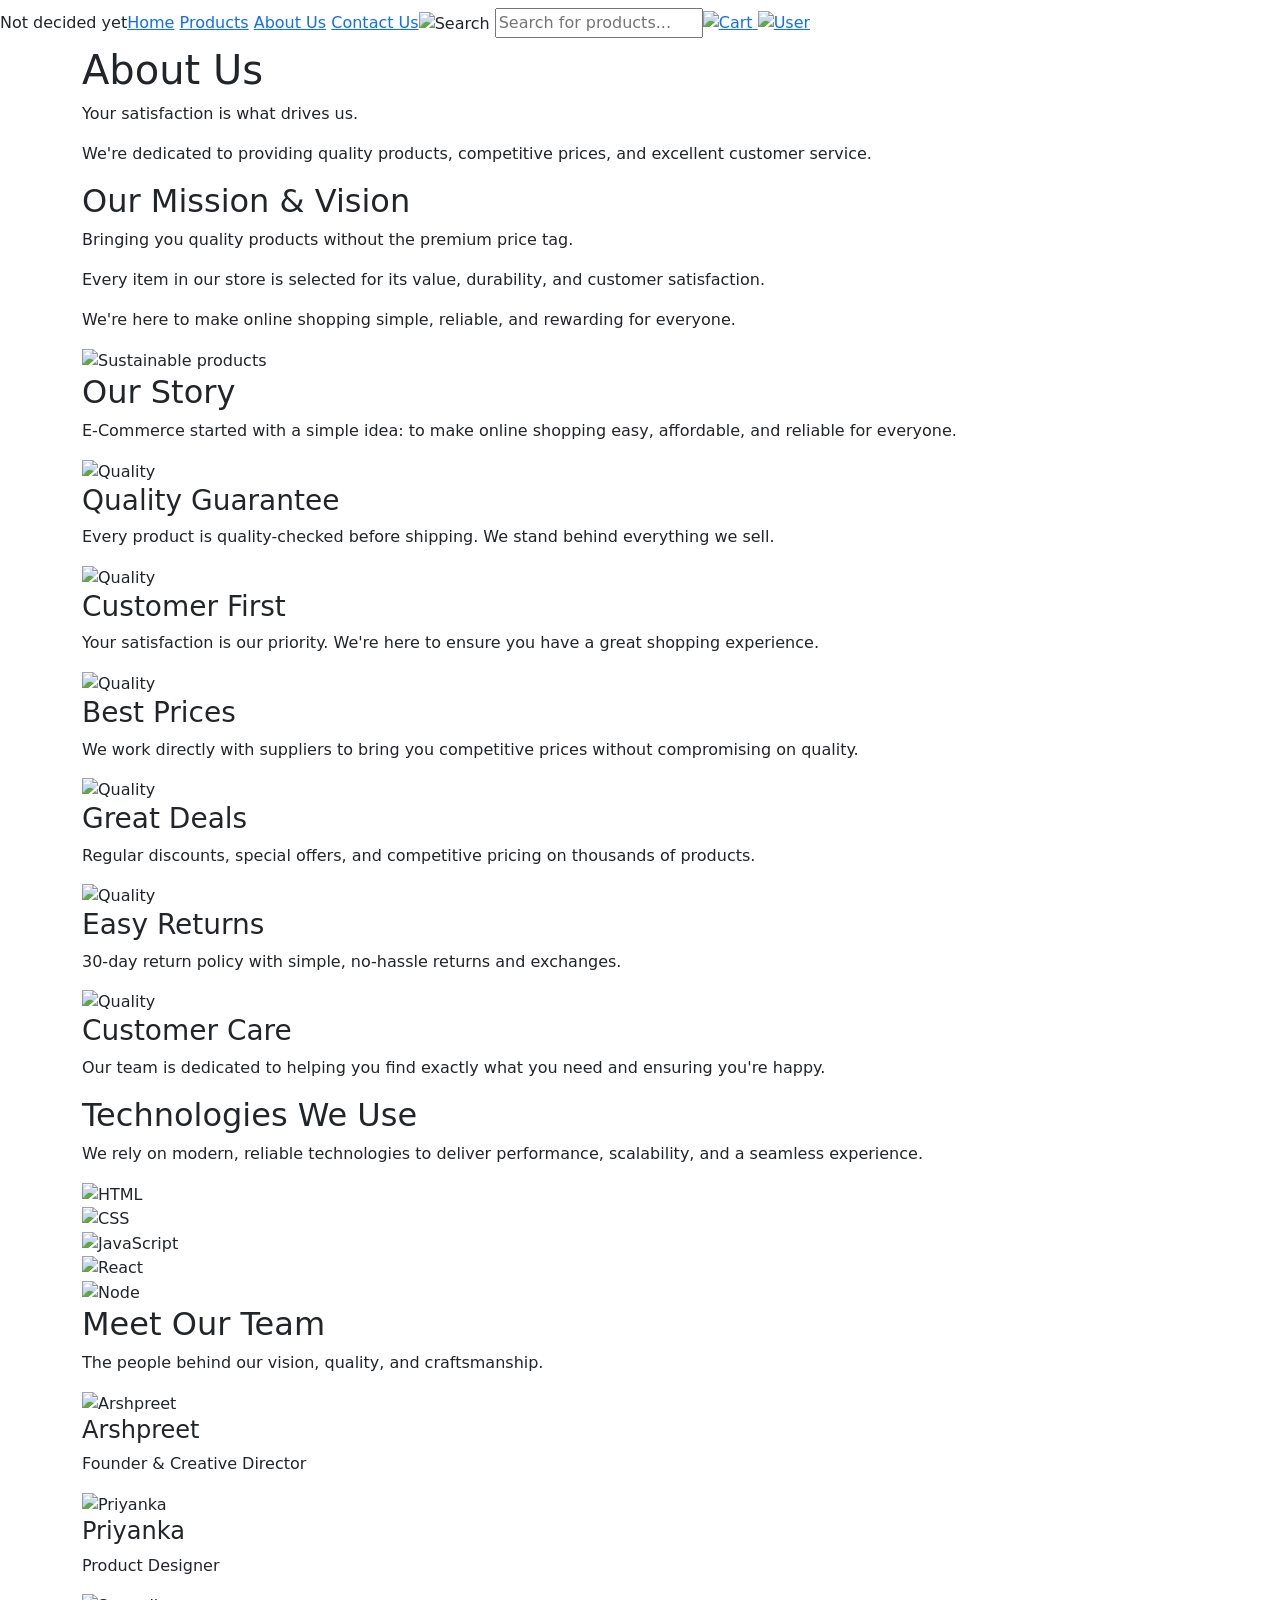
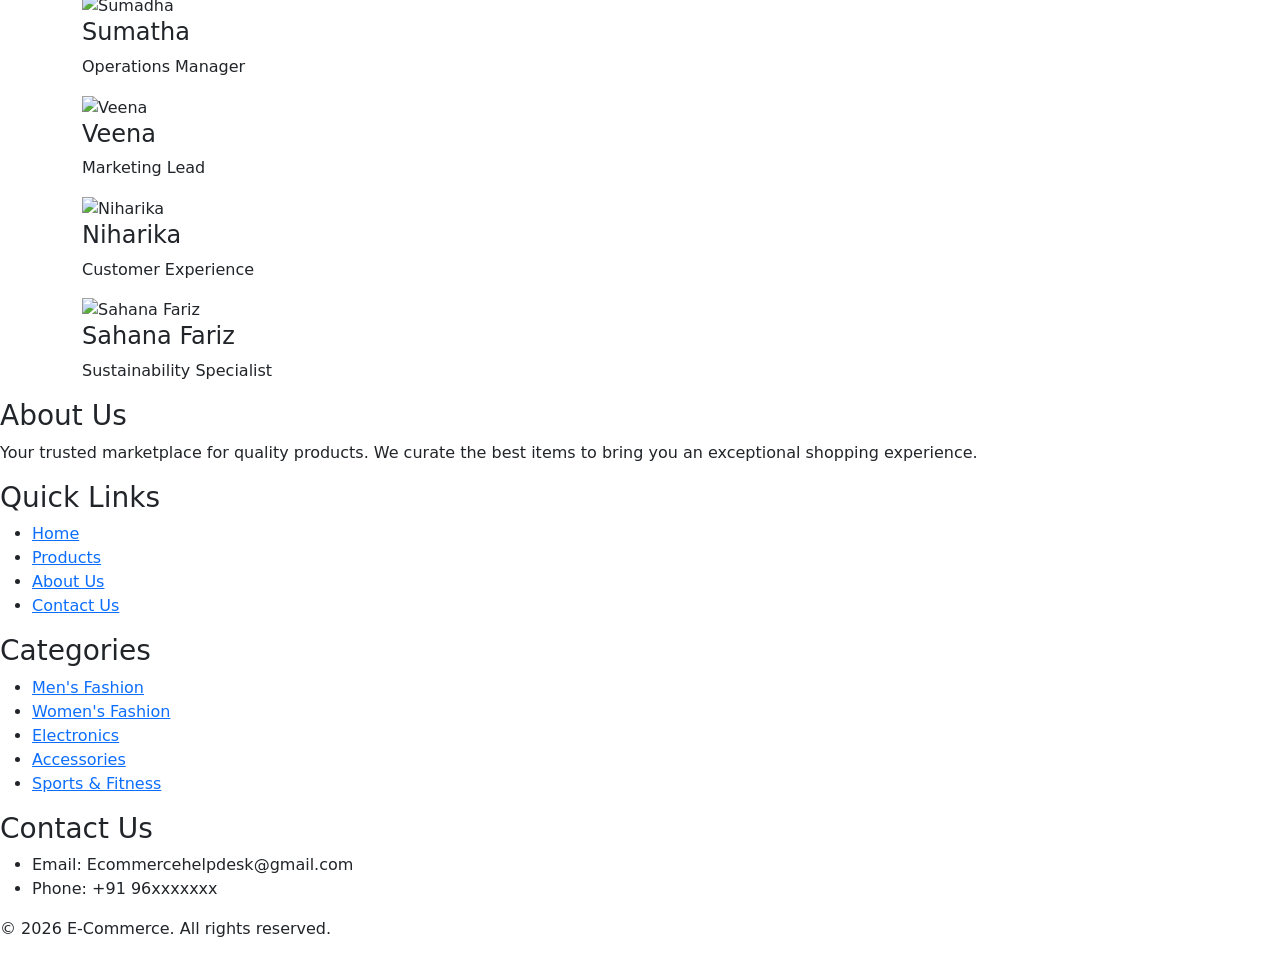
==== screens/about.html @ 00cb67d5 "updated" ====
<!DOCTYPE html>
<html lang="en">

<head>
    <meta charset="UTF-8">
    <meta name="viewport" content="width=device-width, initial-scale=1.0">
    <title>About Us</title>
    <link rel="stylesheet" href="about.css">
    <link href="https://cdn.jsdelivr.net/npm/bootstrap@5.3.2/dist/css/bootstrap.min.css" rel="stylesheet">

    

</head>

<body>
    <!-- Nav bar-->
    <header class="navbar navbar-expand-lg">

        <!--Nav Left side logo Only-->
        <div class="nav-left">
            <span class="logo">
                Not decided yet
            </span>
        </div>

        <!-- Navbar center links to other pages -->
        <div class="nav-center">
            <a href="index.html">Home</a>
            <a href="./screens/products.html">Products</a>
            <a href="about.html" class="current-page">About Us</a>
            <a href="contact.html">Contact Us</a>
        </div>

        <!-- Search bar -->
        <div class="search-container">
            <img src="./assets/home/search-icon.png" alt="Search" class="search-icon">
            <input type="text" class="search-bar" placeholder="Search for products...">
        </div>

        <!-- Navbar right side icons -->
        <div class="nav-right">
            <a href="#" class="icon-btn">
                <img src="./assets/home/cart-img.png" alt="Cart" width="24" height="24">
            </a>
            <a href="#" class="icon-btn">
                <img src="./assets/home/user.png" alt="User" width="24" height="24">
            </a>
        </div>

    </header>

    <!-- About Hero -->
    <section class="about-hero">
        <div class="container">
            <h1>About Us</h1>
            <p class="hero-subtitle">Your satisfaction is what drives us.</p>
            <p>We're dedicated to providing quality products, competitive prices, and excellent customer service.</p>
        </div>
    </section>
    <!-- Mission Section -->
    <section class="mission-section">
        <div class="container">
            <div class="mission-content">
                <div class="mission-text">
                    <h2>Our Mission & Vision</h2>
                    <p class="mission-statement">Bringing you quality products without the premium price tag.</p>
                    <p>Every item in our store is selected for its value, durability, and customer satisfaction.</p>
                    <p>We're here to make online shopping simple, reliable, and rewarding for everyone.</p>
                </div>
                <div class="mission-image">
                    <img src="icons/VisionMission.jpeg"
                        alt="Sustainable products">
                </div>
            </div>
        </div>
    </section>

    <!-- Story Section -->
    <section class="story-section">
        <div class="container">
            <h2>Our Story</h2>
            <p class="section-subtitle">E-Commerce started with a simple idea: to make online shopping easy, affordable,
                and reliable for everyone.</p>

            <div class="story-features">
                <div class="feature-card">
                    <img src="icons/garantee.png" alt="Quality" class="feature-img">
                    <h3 >Quality Guarantee</h3>
                    <p>Every product is quality-checked before shipping. We stand behind everything we sell.</p>
                </div>

                <div class="feature-card">
                    
                    <img src="icons/icons8-customer-48.png" alt="Quality" class="feature-img">
                    <h3>Customer First</h3>
                    <p>Your satisfaction is our priority. We're here to ensure you have a great shopping experience.</p>
                </div>

                <div class="feature-card">
                    
                    <img src="icons/icons8-best-price-50.png" alt="Quality" class="feature-img">
                    <h3>Best Prices</h3>
                    <p>We work directly with suppliers to bring you competitive prices without compromising on quality.
                    </p>
                </div>
                <div class="feature-card">
                
                <img src="icons/icons8-deals-50.png" alt="Quality" class="feature-img">
                <h3>Great Deals</h3>
                <p>Regular discounts, special offers, and competitive pricing on thousands of products.</p>
            </div>
             <div class="feature-card">
                
                <img src="icons/icons8-easy-return-50.png" alt="Quality" class="feature-img">
                <h3>Easy Returns</h3>
                <p>30-day return policy with simple, no-hassle returns and exchanges.</p>
            </div>
            <div class="feature-card">
                
                <img src="icons/icons8-customer-care-50.png" alt="Quality" class="feature-img">
                <h3>Customer Care</h3>
                <p>Our team is dedicated to helping you find exactly what you need and ensuring you're happy.</p>
            </div>
        </div>

            </div>
        </div>
    </section>
    <!-- Technologies Section -->
    <section class="section">
        <div class="container">
            <h2>Technologies We Use</h2>
            <p class="tech-intro">
                We rely on modern, reliable technologies to deliver performance,
                scalability, and a seamless experience.
            </p>

            <div class="tech-icons">
                <div class="tech-item">
                    <img src="icons/html.svg" alt="HTML">

                </div>

                <div class="tech-item">
                    <img src="icons/css.svg" alt="CSS">

                </div>

                <div class="tech-item">
                    <img src="icons/js.svg" alt="JavaScript">

                </div>

                <div class="tech-item">
                    <img src="icons/react.svg" alt="React">

                </div>

                <div class="tech-item">
                    <img src="icons/node.svg" alt="Node">

                </div>

            </div>
        </div>
    </section>


    <!-- Team Section -->
    <section class="team-section">
        <div class="container">
            <h2>Meet Our Team</h2>
            <p class="section-subtitle">The people behind our vision, quality, and craftsmanship.</p>

            <div class="team-grid">
                <div class="team-card">
                    <div class="team-img">
                        <img src="icons/arshpreeth.jpeg"
                            alt="Arshpreet">
                    </div>
                    <h4>Arshpreet</h4>
                    <p class="team-role">Founder & Creative Director</p>
                </div>

                <div class="team-card">
                    <div class="team-img">
                        <img src="icons/priyanka.jpeg"
                            alt="Priyanka">
                    </div>
                    <h4>Priyanka</h4>
                    <p class="team-role">Product Designer</p>
                </div>

                <div class="team-card">
                    <div class="team-img">
                        <img src="icons/sumadha.jpeg"
                            alt="Sumadha">
                    </div>
                    <h4>Sumatha</h4>
                    <p class="team-role">Operations Manager</p>
                </div>

                <div class="team-card">
                    <div class="team-img">
                        <img src="icons/veena.jpeg"
                            alt="Veena">
                    </div>
                    <h4>Veena</h4>
                    <p class="team-role">Marketing Lead</p>
                </div>

                <div class="team-card">
                    <div class="team-img">
                        <img src="icons/niharika.jpeg"
                            alt="Niharika">
                    </div>
                    <h4>Niharika</h4>
                    <p class="team-role">Customer Experience</p>
                </div>

                <div class="team-card">
                    <div class="team-img">
                        <img src="icons/sahana.jpg"
                            alt="Sahana Fariz">
                    </div>
                    <h4>Sahana Fariz</h4>
                    <p class="team-role">Sustainability Specialist</p>
                </div>
            </div>
        </div>
    </section>

    <!-- Footer -->
    <footer class="footer">
        <div class="footer-container">
            <div class="footer-content">
                <!-- About Section -->
                <div class="footer-column">
                    <h3 class="footer-heading">About Us</h3>
                    <p>Your trusted marketplace for quality products. We curate the best items to bring you an
                        exceptional shopping experience.</p>
                </div>

                <!-- Quick Links -->
                <div class="footer-column">
                    <h3 class="footer-heading">Quick Links</h3>
                    <ul class="footer-links">
                        <li><a href="#">Home</a></li>
                        <li><a href="./screens/products.html">Products</a></li>
                        <li><a href="about.html">About Us</a></li>
                        <li><a href="contact.html">Contact Us</a></li>
                    </ul>
                </div>

                <!-- Categories -->
                <div class="footer-column">
                    <h3 class="footer-heading">Categories</h3>
                    <ul class="footer-links">
                        <li><a href="#">Men's Fashion</a></li>
                        <li><a href="#">Women's Fashion</a></li>
                        <li><a href="#">Electronics</a></li>
                        <li><a href="#">Accessories</a></li>
                        <li><a href="#">Sports & Fitness</a></li>
                    </ul>
                </div>

                <!-- Contact Info -->
                <div class="footer-column">
                    <h3 class="footer-heading">Contact Us</h3>
                    <ul class="footer-contact">
                        <li>Email: Ecommercehelpdesk@gmail.com</li>
                        <li>Phone: +91 96xxxxxxx</li>
                    </ul>
                </div>
            </div>

            <!-- Footer Bottom -->
            <div class="footer-bottom">
                <p>&copy; 2026 E-Commerce. All rights reserved.</p>
            </div>
        </div>
    
    </footer>
<script src="https://cdn.jsdelivr.net/npm/bootstrap@5.3.2/dist/js/bootstrap.bundle.min.js"></script>


</body>

</html>
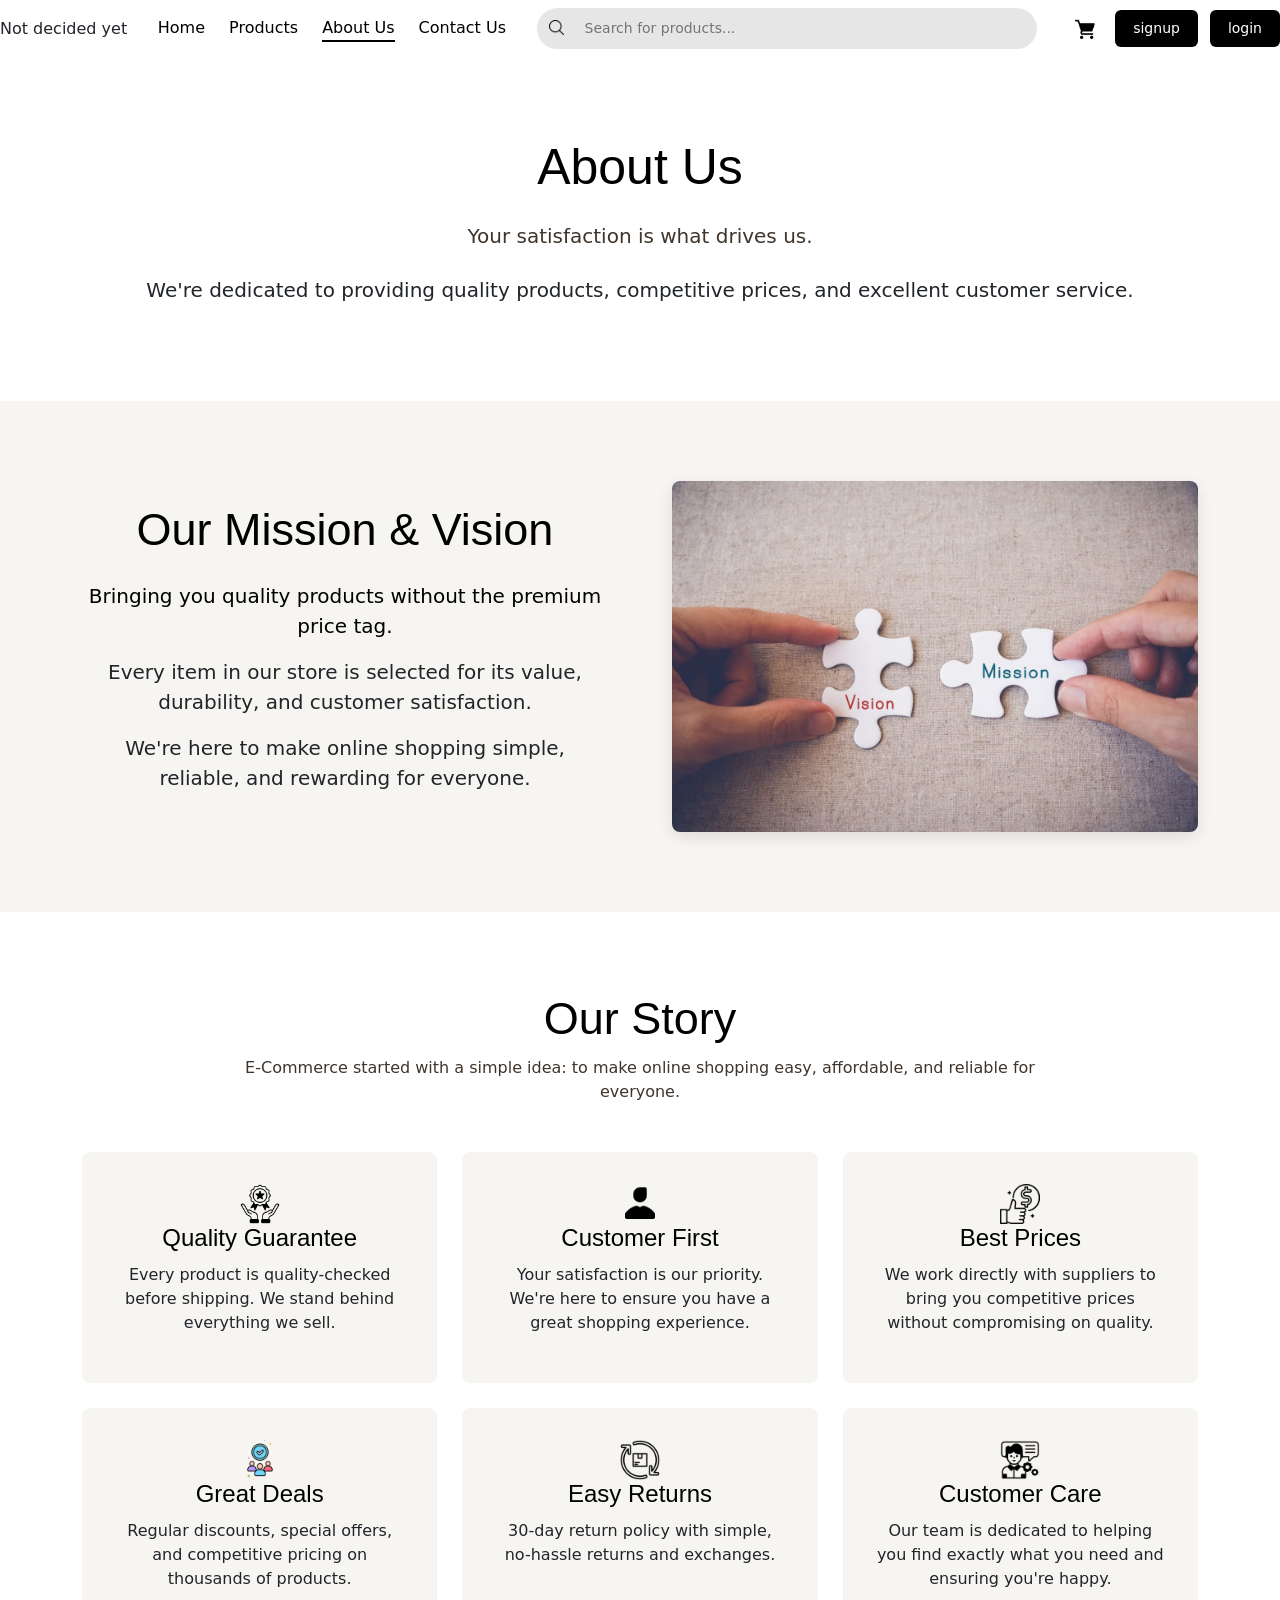
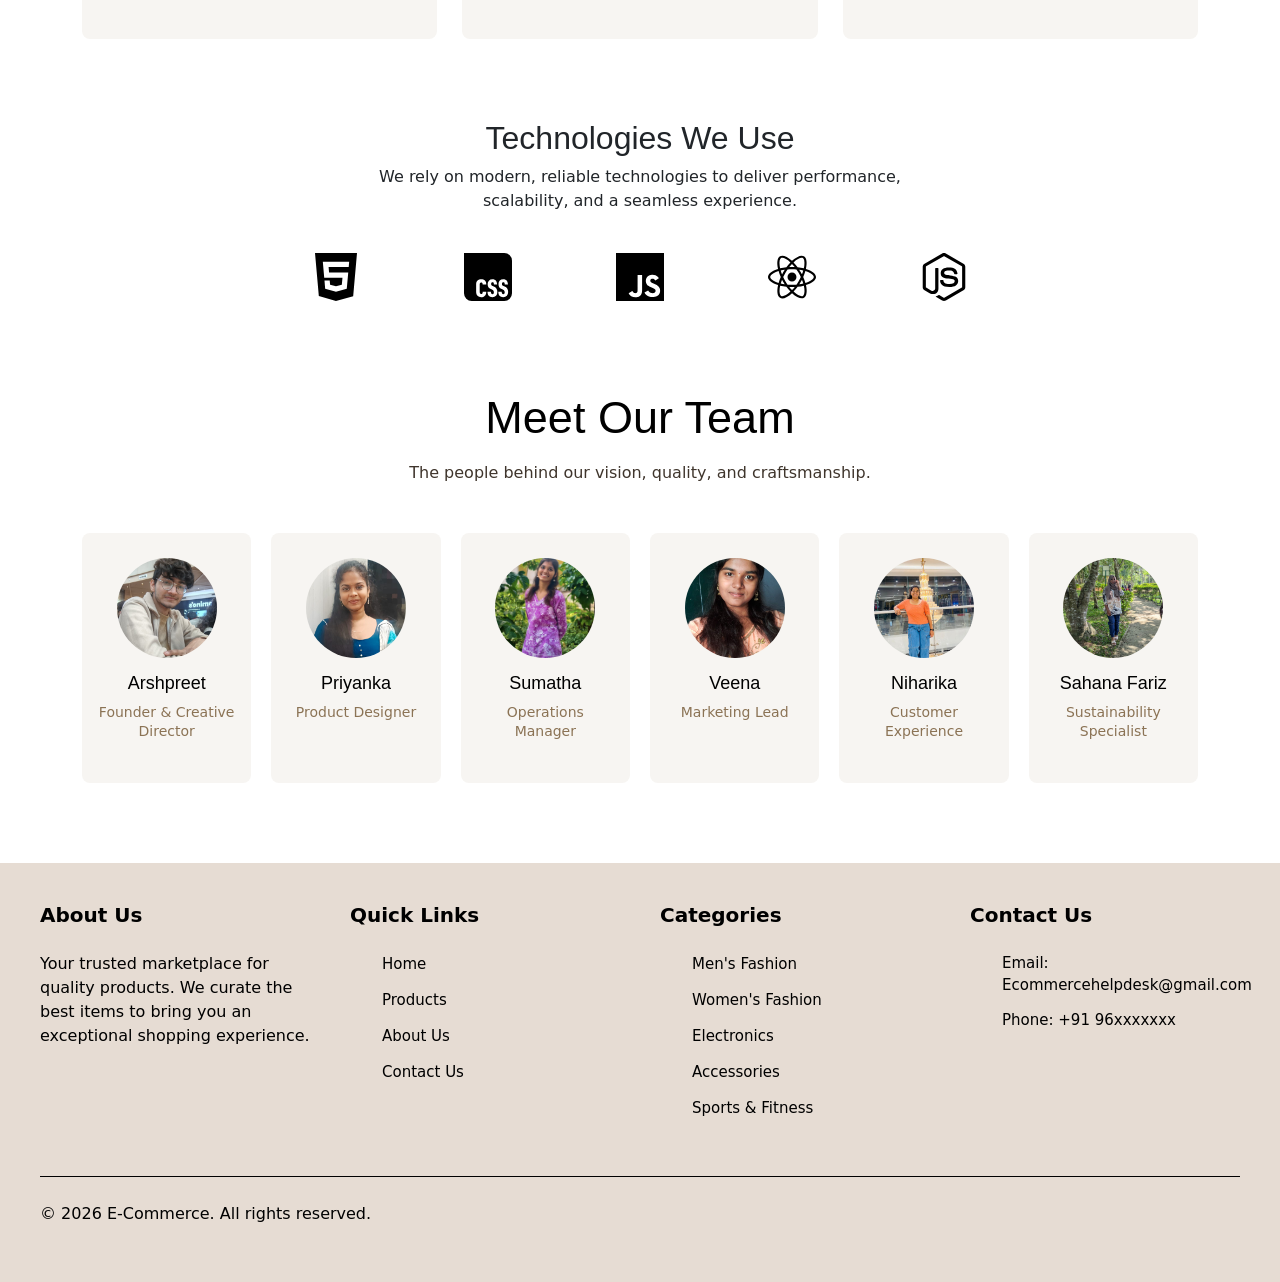
==== commit db30649d: "updated the paths" ====
--- a/screens/about.html
+++ b/screens/about.html
@@ -5,16 +5,14 @@
     <meta charset="UTF-8">
     <meta name="viewport" content="width=device-width, initial-scale=1.0">
     <title>About Us</title>
-    <link rel="stylesheet" href="about.css">
+    <link rel="stylesheet" href="../styles/navbar-footer.css">
+    <link rel="stylesheet" href="../styles/about.css">
     <link href="https://cdn.jsdelivr.net/npm/bootstrap@5.3.2/dist/css/bootstrap.min.css" rel="stylesheet">
-
-    
-
 </head>
 
 <body>
     <!-- Nav bar-->
-    <header class="navbar navbar-expand-lg">
+    <header class="navbar">
 
         <!--Nav Left side logo Only-->
         <div class="nav-left">
@@ -25,25 +23,25 @@
 
         <!-- Navbar center links to other pages -->
         <div class="nav-center">
-            <a href="index.html">Home</a>
-            <a href="./screens/products.html">Products</a>
-            <a href="about.html" class="current-page">About Us</a>
-            <a href="contact.html">Contact Us</a>
+            <a href="../index.html">Home</a>
+            <a href="./product.html">Products</a>
+            <a href="./about.html" class="current-page">About Us</a>
+            <a href="./contact.html">Contact Us</a>
         </div>
 
         <!-- Search bar -->
         <div class="search-container">
-            <img src="./assets/home/search-icon.png" alt="Search" class="search-icon">
+            <img src="../assets/home/search-icon.png" alt="Search" class="search-icon">
             <input type="text" class="search-bar" placeholder="Search for products...">
         </div>
 
         <!-- Navbar right side icons -->
         <div class="nav-right">
-            <a href="#" class="icon-btn">
-                <img src="./assets/home/cart-img.png" alt="Cart" width="24" height="24">
+            <a href="./ecommerce.html" class="icon-btn">
+                <img src="../assets/home/cart-img.png" alt="Cart" width="24" height="24">
             </a>
-            <a href="#" class="icon-btn">
-                <img src="./assets/home/user.png" alt="User" width="24" height="24">
+            <a href="./signup.html" class="btn-signup">signup</a>
+            <a href="./Login.html" class="btn-login">login
             </a>
         </div>
 
@@ -68,7 +66,7 @@
                     <p>We're here to make online shopping simple, reliable, and rewarding for everyone.</p>
                 </div>
                 <div class="mission-image">
-                    <img src="icons/VisionMission.jpeg"
+                    <img src="../assets/aboutcontact/VisionMission.jpeg"
                         alt="Sustainable products">
                 </div>
             </div>
@@ -84,40 +82,40 @@
 
             <div class="story-features">
                 <div class="feature-card">
-                    <img src="icons/garantee.png" alt="Quality" class="feature-img">
+                    <img src="../assets/aboutcontact/garantee.png" alt="Quality" class="feature-img">
                     <h3 >Quality Guarantee</h3>
                     <p>Every product is quality-checked before shipping. We stand behind everything we sell.</p>
                 </div>
 
                 <div class="feature-card">
                     
-                    <img src="icons/icons8-customer-48.png" alt="Quality" class="feature-img">
+                    <img src="../assets/aboutcontact/icons8-customer-48.png" alt="Quality" class="feature-img">
                     <h3>Customer First</h3>
                     <p>Your satisfaction is our priority. We're here to ensure you have a great shopping experience.</p>
                 </div>
 
                 <div class="feature-card">
                     
-                    <img src="icons/icons8-best-price-50.png" alt="Quality" class="feature-img">
+                    <img src="../assets/aboutcontact/icons8-best-price-50.png" alt="Quality" class="feature-img">
                     <h3>Best Prices</h3>
                     <p>We work directly with suppliers to bring you competitive prices without compromising on quality.
                     </p>
                 </div>
                 <div class="feature-card">
                 
-                <img src="icons/icons8-deals-50.png" alt="Quality" class="feature-img">
+                <img src="../assets/aboutcontact/icons8-deals-50.png" alt="Quality" class="feature-img">
                 <h3>Great Deals</h3>
                 <p>Regular discounts, special offers, and competitive pricing on thousands of products.</p>
             </div>
              <div class="feature-card">
                 
-                <img src="icons/icons8-easy-return-50.png" alt="Quality" class="feature-img">
+                <img src="../assets/aboutcontact/icons8-easy-return-50.png" alt="Quality" class="feature-img">
                 <h3>Easy Returns</h3>
                 <p>30-day return policy with simple, no-hassle returns and exchanges.</p>
             </div>
             <div class="feature-card">
                 
-                <img src="icons/icons8-customer-care-50.png" alt="Quality" class="feature-img">
+                <img src="../assets/aboutcontact/icons8-customer-care-50.png" alt="Quality" class="feature-img">
                 <h3>Customer Care</h3>
                 <p>Our team is dedicated to helping you find exactly what you need and ensuring you're happy.</p>
             </div>
@@ -137,27 +135,27 @@
 
             <div class="tech-icons">
                 <div class="tech-item">
-                    <img src="icons/html.svg" alt="HTML">
-
-                </div>
-
-                <div class="tech-item">
-                    <img src="icons/css.svg" alt="CSS">
-
-                </div>
-
-                <div class="tech-item">
-                    <img src="icons/js.svg" alt="JavaScript">
-
-                </div>
-
-                <div class="tech-item">
-                    <img src="icons/react.svg" alt="React">
-
-                </div>
-
-                <div class="tech-item">
-                    <img src="icons/node.svg" alt="Node">
+                    <img src="../assets/aboutcontact/html.svg" alt="HTML">
+
+                </div>
+
+                <div class="tech-item">
+                    <img src="../assets/aboutcontact/css.svg" alt="CSS">
+
+                </div>
+
+                <div class="tech-item">
+                    <img src="../assets/aboutcontact/js.svg" alt="JavaScript">
+
+                </div>
+
+                <div class="tech-item">
+                    <img src="../assets/aboutcontact/react.svg" alt="React">
+
+                </div>
+
+                <div class="tech-item">
+                    <img src="../assets/aboutcontact/node.svg" alt="Node">
 
                 </div>
 
@@ -175,7 +173,7 @@
             <div class="team-grid">
                 <div class="team-card">
                     <div class="team-img">
-                        <img src="icons/arshpreeth.jpeg"
+                        <img src="../assets/aboutcontact/arshpreeth.jpeg"
                             alt="Arshpreet">
                     </div>
                     <h4>Arshpreet</h4>
@@ -184,7 +182,7 @@
 
                 <div class="team-card">
                     <div class="team-img">
-                        <img src="icons/priyanka.jpeg"
+                        <img src="../assets/aboutcontact/priyanka.jpeg"
                             alt="Priyanka">
                     </div>
                     <h4>Priyanka</h4>
@@ -193,7 +191,7 @@
 
                 <div class="team-card">
                     <div class="team-img">
-                        <img src="icons/sumadha.jpeg"
+                        <img src="../assets/aboutcontact/sumadha.jpeg"
                             alt="Sumadha">
                     </div>
                     <h4>Sumatha</h4>
@@ -202,7 +200,7 @@
 
                 <div class="team-card">
                     <div class="team-img">
-                        <img src="icons/veena.jpeg"
+                        <img src="../assets/aboutcontact/veena.jpeg"
                             alt="Veena">
                     </div>
                     <h4>Veena</h4>
@@ -211,7 +209,7 @@
 
                 <div class="team-card">
                     <div class="team-img">
-                        <img src="icons/niharika.jpeg"
+                        <img src="../assets/aboutcontact/niharika.jpeg"
                             alt="Niharika">
                     </div>
                     <h4>Niharika</h4>
@@ -220,7 +218,7 @@
 
                 <div class="team-card">
                     <div class="team-img">
-                        <img src="icons/sahana.jpg"
+                        <img src="../assets/aboutcontact/sahana.jpg"
                             alt="Sahana Fariz">
                     </div>
                     <h4>Sahana Fariz</h4>
@@ -245,10 +243,10 @@
                 <div class="footer-column">
                     <h3 class="footer-heading">Quick Links</h3>
                     <ul class="footer-links">
-                        <li><a href="#">Home</a></li>
-                        <li><a href="./screens/products.html">Products</a></li>
-                        <li><a href="about.html">About Us</a></li>
-                        <li><a href="contact.html">Contact Us</a></li>
+                        <li><a href="../index.html">Home</a></li>
+                        <li><a href="./product.html">Products</a></li>
+                        <li><a href="./about.html">About Us</a></li>
+                        <li><a href="./contact.html">Contact Us</a></li>
                     </ul>
                 </div>
 
--- a/styles/navbar-footer.css
+++ b/styles/navbar-footer.css
@@ -0,0 +1,150 @@
+/* NAVBAR */
+.navbar {
+    position: sticky;
+    top: 0;
+    z-index: 1000;
+    display: flex;
+    align-items: center;
+    justify-content: space-between;
+    padding: 20px 60px;
+    width: 100%;
+    gap: 30px;
+    background-color: #ffffff;
+    flex-wrap: wrap;
+}
+
+.logo {
+    width: clamp(100px, 15vw, 150px);
+    height: auto;
+}
+
+.nav-center {
+    display: flex;
+    gap: clamp(12px, 2vw, 24px);
+}
+
+.nav-center a {
+    color: #000000;
+    white-space: nowrap;
+    text-decoration: none;
+}
+
+.current-page {
+    border-bottom: 2px solid #000000;
+}
+
+.search-container {
+    position: relative;
+    flex: 1;
+    min-width: 200px;
+    max-width: 500px;
+}
+
+.search-icon {
+    position: absolute;
+    margin: 12px;
+    width: 15px;
+    height: auto;
+}
+
+.search-bar {
+    width: 100%;
+    padding: 10px 16px 10px 48px;
+    border: none;
+    background-color: #e6e6e6;
+    border-radius: 62px;
+    font-size: 14px;
+    outline: none;
+}
+
+.nav-right {
+    display: flex;
+    gap: 12px;
+    align-items: center;
+}
+
+.icon-btn {
+    align-items: center;
+    justify-content: center;
+    padding: 8px;
+}
+
+.icon-btn img {
+    width: 20px;
+    height: auto;
+}
+
+.btn-signup,
+.btn-login {
+    background-color: #000000;
+    color: #FFFFFF;
+    padding: 8px 18px;
+    border-radius: 6px;
+    text-decoration: none;
+    font-size: 14px;
+}
+
+.btn-signup:hover,
+.btn-login:hover {
+    background-color: #3F352C;
+}
+
+/* FOOTER */
+.footer {
+  background-color: #E6DCD3;
+  color: #000000;
+  padding: 40px 40px;
+}
+
+.footer-container {
+  width: 100%;
+  margin: 0 auto;
+}
+
+.footer-content {
+  display: grid;
+  grid-template-columns: repeat(auto-fit, minmax(250px, 1fr));
+  gap: 40px;
+  margin-bottom: 40px;
+}
+
+.footer-column {
+  display: flex;
+  flex-direction: column;
+  gap: 20px;
+}
+
+.footer-heading {
+  font-size: 20px;
+  font-weight: 700;
+  margin-bottom: 5px;
+}
+
+.footer-links {
+  list-style: none;
+  display: flex;
+  flex-direction: column;
+  gap: 12px;
+}
+
+.footer-links a {
+  text-decoration: none;
+  color: #000000;
+  font-size: 15px;
+}
+
+.footer-contact {
+  list-style: none;
+  display: flex;
+  flex-direction: column;
+  gap: 12px;
+  font-size: 15px;
+}
+
+.footer-bottom {
+  border-top: 1px solid rgb(0, 0, 0);
+  padding-top: 25px;;
+  justify-content: space-between;
+  align-items: center;
+  flex-wrap: wrap;
+}
--- a/styles/about.css
+++ b/styles/about.css
@@ -0,0 +1,330 @@
+/* About Us Page Styles */
+* {
+    margin: 0;
+    padding: 0;
+    box-sizing: border-box;
+}
+
+body {
+    font-family: 'Poppins', sans-serif;
+    background-color: #F7F5F2;
+    color: #3F352C;
+    line-height: 1.5;
+}
+
+.container {
+   
+    margin: 0 auto;
+    padding: 0 20px;
+    
+}
+/* About Hero  */
+.about-hero {
+    padding: 80px 0;
+    background-color: #FFFFFF;
+    text-align: center;
+}
+
+.about-hero h1 {
+    font-family: 'Montserrat', sans-serif;
+    font-size: 50px;
+    color: #000000;
+    margin-bottom: 24px;
+}
+
+.hero-subtitle {
+    font-size: 19px;
+    max-width: 800px;
+    margin: 0 auto 24px;
+    color: #3F352C;
+}
+
+.about-hero p {
+    font-size: 20px;
+}
+
+/* Mission Section */
+.mission-section {
+    padding: 80px 0;
+    background-color: #F7F5F2;
+}
+
+.mission-content {
+    display: grid;
+    grid-template-columns: 1fr 1fr;
+    gap: 64px;
+    align-items: center;
+}
+@media (max-width: 768px) {
+  .mission-content {
+    grid-template-columns: 1fr;
+    text-align: center;
+  }
+}
+.mission-text h2 {
+    font-family: 'Montserrat', sans-serif;
+    font-size: 45px;
+    color: #000000;
+    margin-bottom: 24px;
+    
+}
+
+.mission-statement {
+    font-size: 30px;
+    font-weight: 500;
+    margin-bottom: 24px;
+    color: #000000;
+    text-align: center;
+}
+
+.mission-text p {
+    font-size: 20px;
+    margin-bottom: 16px;
+    text-align: center;
+}
+
+.mission-image img {
+    max-width: 100%;
+    height: auto;
+    border-radius: 8px;
+    box-shadow: 0 5px 15px rgba(0,0,0,0.1);
+}
+
+/* Story Section*/
+.story-section {
+    padding: 80px 0;
+    background-color: #FFFFFF;
+    text-align: center;
+}
+
+.feature-img {
+    width: 40px; 
+    height: 40px; 
+    object-fit: contain;
+    flex-shrink: 0; 
+}
+.story-section h2 {
+    font-family: 'Montserrat', sans-serif;
+    font-size: 45px;
+    color: #000000;
+    margin-bottom: 10px;
+}
+
+.section-subtitle {
+    max-width: 800px;
+    margin: 0 auto 48px;
+    color: #3F352C;
+    font-size: 16px;
+}
+
+.story-features {
+    display: grid;
+    grid-template-columns: repeat(auto-fit, minmax(300px, 1fr));
+    gap: 25px;
+    max-width: 1200px;
+    margin: 0 auto;
+}
+
+.feature-card {
+    background-color: #F7F5F2;
+    padding: 32px;
+    border-radius: 8px;
+    text-align: center;
+}
+
+.feature-icon {
+    font-size: 40px;
+    color: #8B7355;
+    margin-bottom: 10px;
+}
+
+.feature-card h3 {
+    font-family: 'Montserrat', sans-serif;
+    margin-bottom: 10px;
+    color: #000000;
+    font-size: 24px;
+}
+
+.feature-card p {
+    font-size: 16px;
+}
+
+/* Technologies Section*/
+h2 {
+    text-align: center;
+    color: #000000;
+    font-family: 'Montserrat', sans-serif;
+    font-size: 45px;
+    margin-bottom: 16px;
+}
+
+.tech-intro {
+    max-width: 600px;
+    margin: 0 auto 40px;
+    text-align: center;
+    font-size: 16px;
+}
+
+.tech-icons {
+    display: flex;
+    flex-wrap: wrap;
+    justify-content: center;
+    gap: 32px;
+}
+
+.tech-item {
+    width: 120px;
+    text-align: center;
+}
+
+.tech-item img {
+    width: 48px;
+    height: 48px;
+    margin-bottom: 10px;
+}
+
+.tech-item span {
+    font-size: 14px;
+    color: #3F352C;
+}
+
+/* Team Section */
+.team-section {
+    padding: 80px 0;
+    background-color: #FFFFFF;
+    text-align: center;
+}
+
+.team-section h2 {
+    font-family: 'Montserrat', sans-serif;
+    font-size: 45px;
+    color: #000000;
+    margin-bottom: 16px;
+}
+
+.team-grid {
+    display: grid;
+    grid-template-columns: repeat(6, 1fr); 
+    gap: 20px; 
+    margin-top: 48px;
+}
+@media (max-width: 1200px) {
+  .team-grid {
+    grid-template-columns: repeat(3, 1fr);
+  }
+}
+@media (max-width: 768px) {
+  .team-grid {
+    grid-template-columns: repeat(2, 1fr);
+  }
+}
+
+@media (max-width: 576px) {
+  .team-grid {
+    grid-template-columns: 1fr;
+  }
+}
+
+.team-card {
+    background-color: #F7F5F2;
+    padding: 25px 15px; 
+    border-radius: 8px;
+    text-align: center;
+    min-width: 0; 
+}
+
+.team-img {
+    width: 100px; 
+    height: 100px; 
+    border-radius: 50%;
+    overflow: hidden;
+    margin: 0 auto 15px;
+}
+
+.team-img img {
+    width: 100%;
+    height: 100%;
+    object-fit: cover;
+}
+
+.team-card h4 {
+    font-family: 'Montserrat', sans-serif;
+    color: #000000;
+    margin-bottom: 8px;
+    font-size: 18px;
+    text-overflow: ellipsis;
+}
+
+.team-role {
+    color: #8B7355;
+    font-weight: 500;
+    font-size: 14px; 
+    line-height: 1.4;
+
+}
+
+/* FOOTER */
+.footer {
+  background-color: #E6DCD3;
+  color: #000000;
+  padding: 40px 40px;
+}
+
+.footer-container {
+  width: 100%;
+  margin: 0 auto;
+}
+
+.footer-content {
+  display: grid;
+  grid-template-columns: repeat(auto-fit, minmax(250px, 1fr));
+  gap: 40px;
+  margin-bottom: 40px;
+}
+
+.footer-column {
+  display: flex;
+  flex-direction: column;
+  gap: 20px;
+}
+
+.footer-heading {
+  font-size: 20px;
+  font-weight: 700;
+  margin-bottom: 5px;
+}
+
+.footer-links {
+  list-style: none;
+  display: flex;
+  flex-direction: column;
+  gap: 12px;
+}
+
+.footer-links a {
+  text-decoration: none;
+  color: #000000;
+  font-size: 15px;
+}
+
+.footer-contact {
+  list-style: none;
+  display: flex;
+  flex-direction: column;
+  gap: 12px;
+  font-size: 15px;
+}
+
+.footer-bottom {
+  border-top: 1px solid rgb(0, 0, 0);
+  padding-top: 25px;
+  justify-content: space-between;
+  align-items: center;
+  flex-wrap: wrap;
+}
+@media (max-width: 576px) {
+  .about-hero h1 {
+    font-size: 36px;
+  }
+}
+
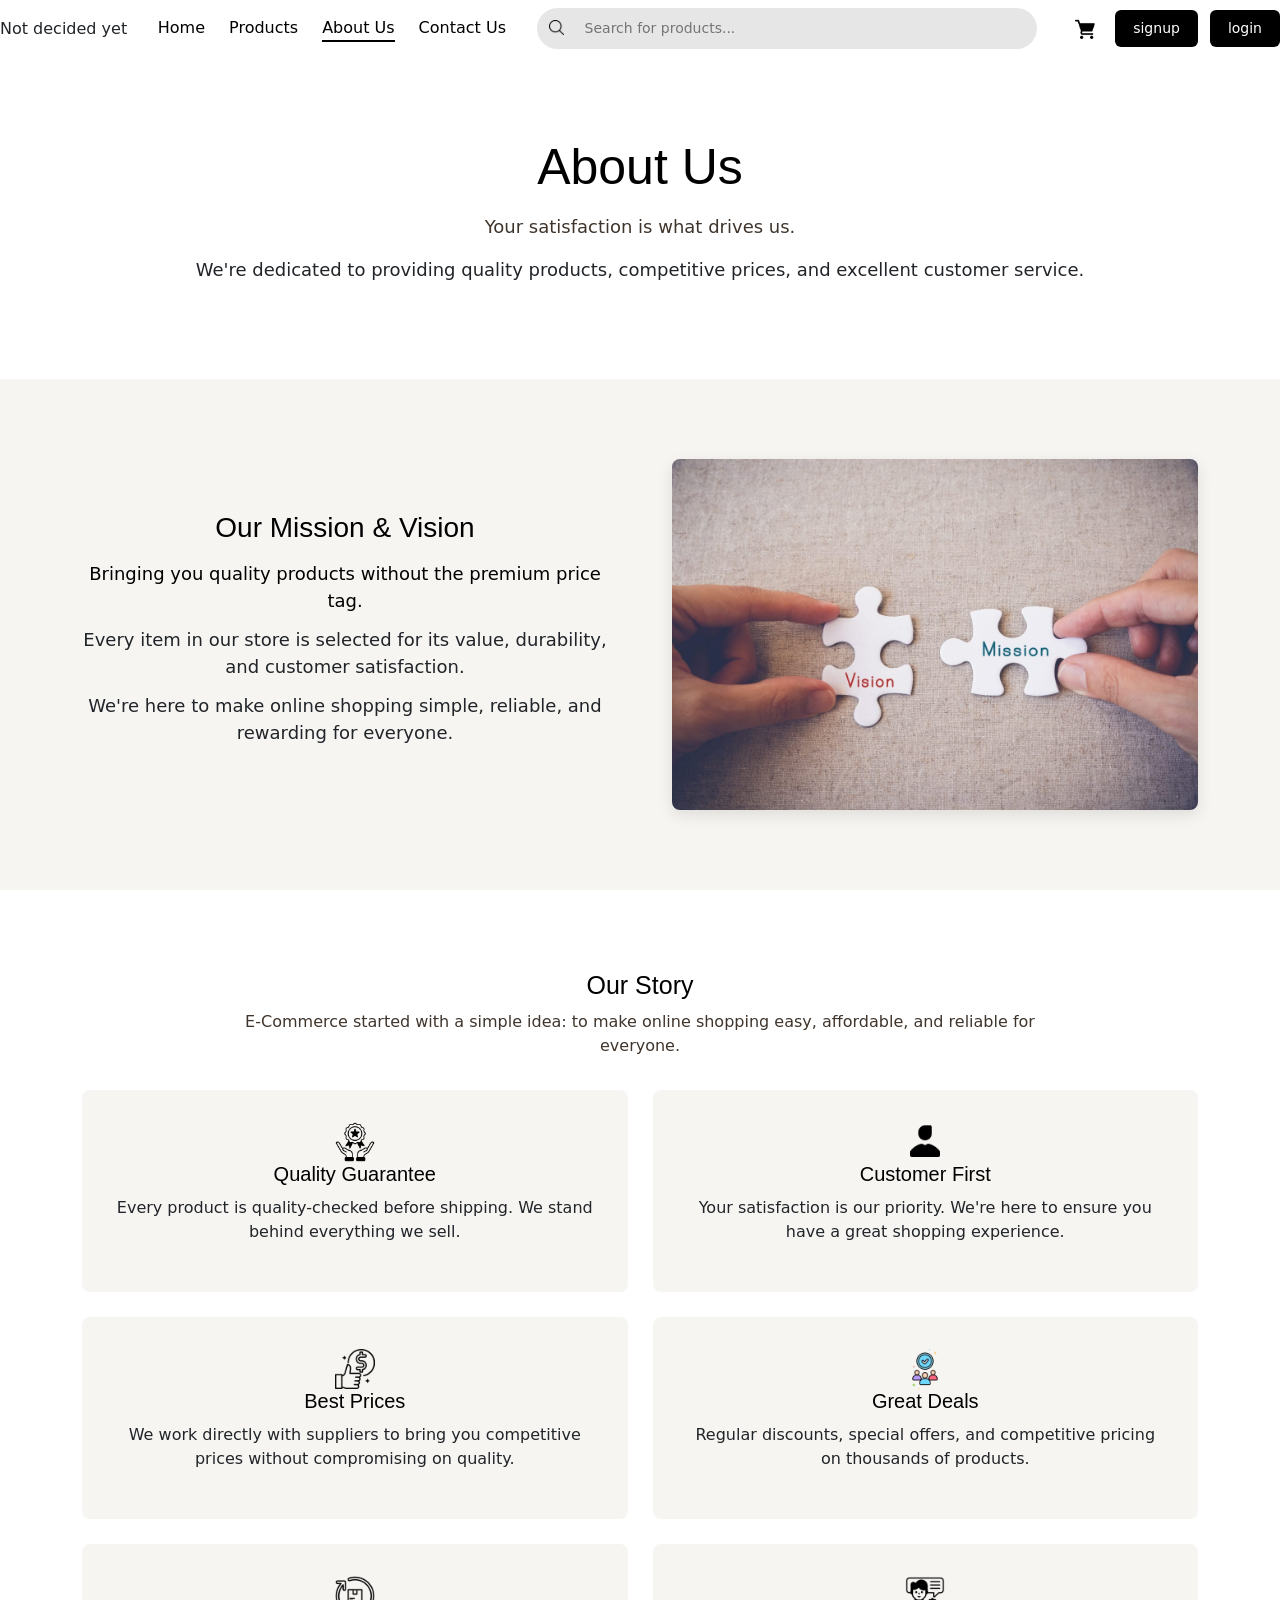
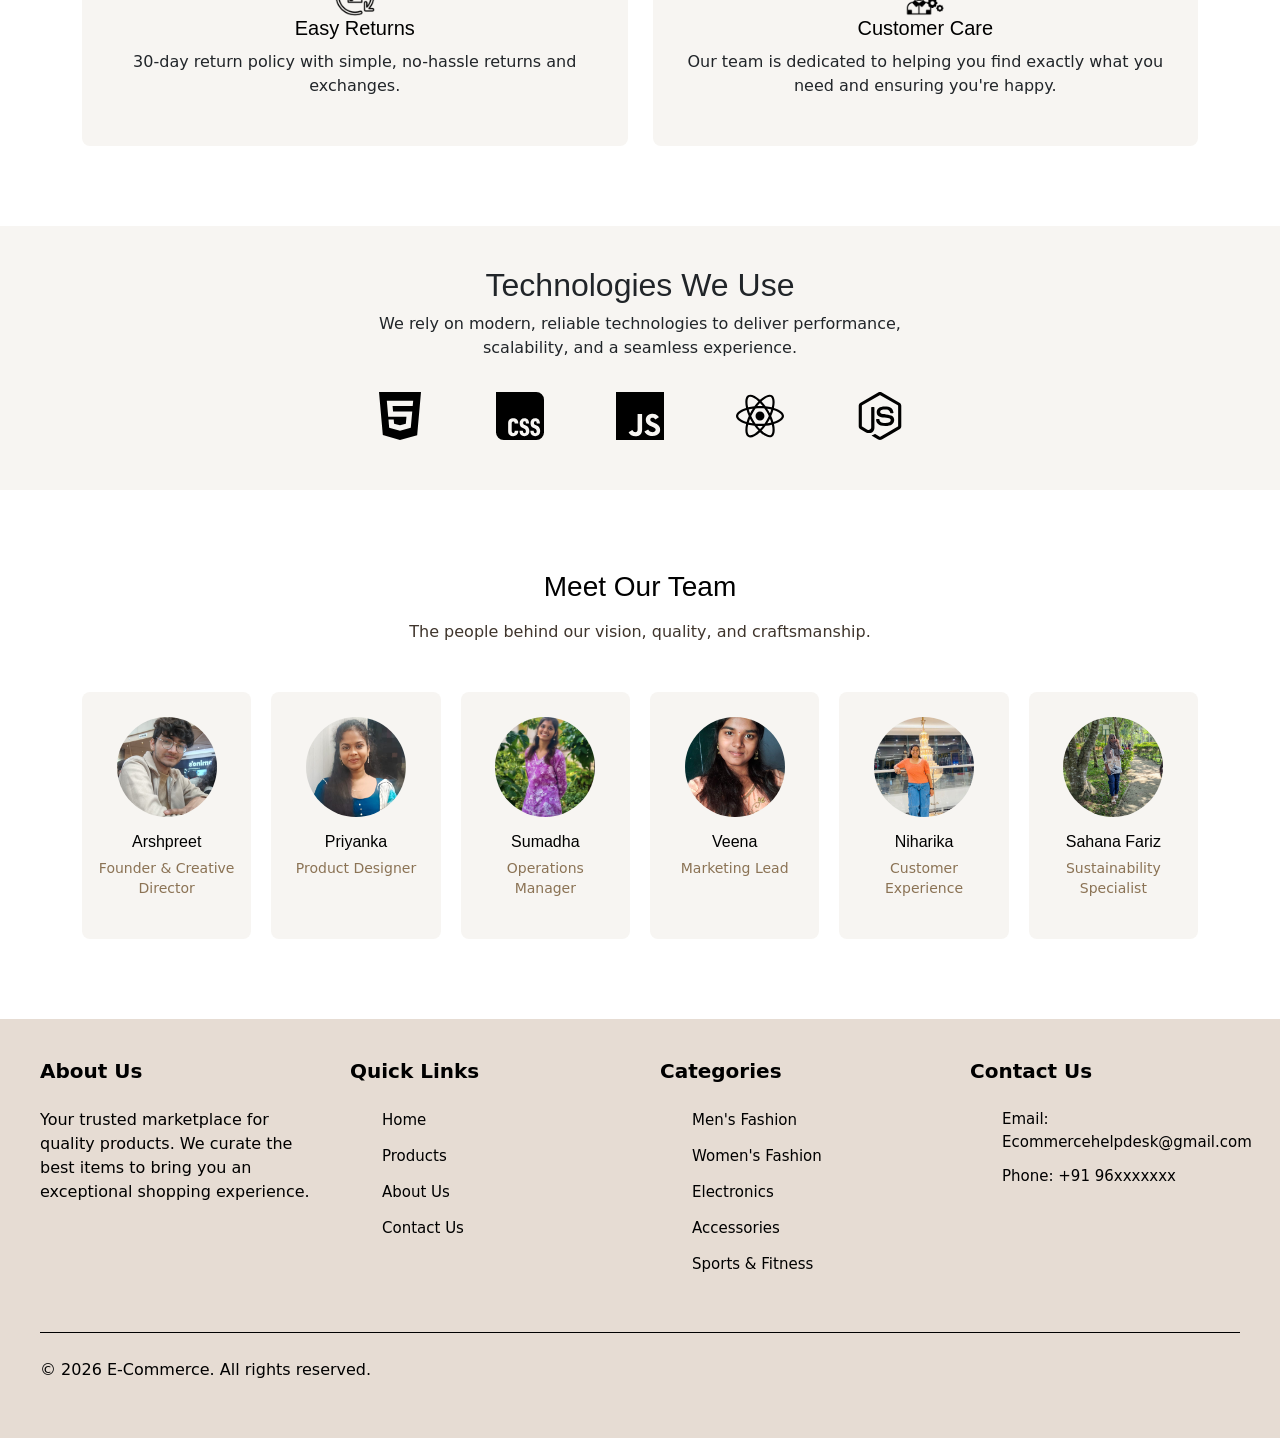
==== commit f8b179b9: "latest update" ====
--- a/screens/about.html
+++ b/screens/about.html
@@ -125,7 +125,7 @@
         </div>
     </section>
     <!-- Technologies Section -->
-    <section class="section">
+    <section class="technologies-section">
         <div class="container">
             <h2>Technologies We Use</h2>
             <p class="tech-intro">
@@ -194,7 +194,7 @@
                         <img src="../assets/aboutcontact/sumadha.jpeg"
                             alt="Sumadha">
                     </div>
-                    <h4>Sumatha</h4>
+                    <h4>Sumadha</h4>
                     <p class="team-role">Operations Manager</p>
                 </div>
 
--- a/styles/about.css
+++ b/styles/about.css
@@ -13,73 +13,70 @@
 }
 
 .container {
-   
+
     margin: 0 auto;
     padding: 0 20px;
-    
-}
+
+}
+
 /* About Hero  */
 .about-hero {
-    padding: 80px 0;
+    padding: 40px 0;
     background-color: #FFFFFF;
     text-align: center;
 }
 
 .about-hero h1 {
     font-family: 'Montserrat', sans-serif;
-    font-size: 50px;
-    color: #000000;
-    margin-bottom: 24px;
+    font-size: 32px;
+    color: #000000;
+    margin-bottom: 16px;
 }
 
 .hero-subtitle {
-    font-size: 19px;
+    font-size: 16px;
     max-width: 800px;
-    margin: 0 auto 24px;
+    margin: 0 auto 16px;
     color: #3F352C;
 }
 
 .about-hero p {
-    font-size: 20px;
+    font-size: 18px;
 }
 
 /* Mission Section */
 .mission-section {
-    padding: 80px 0;
+    padding: 40px 0;
     background-color: #F7F5F2;
 }
 
 .mission-content {
-    display: grid;
-    grid-template-columns: 1fr 1fr;
-    gap: 64px;
+    display: flex;
+    flex-direction: column;
+    gap: 40px;
     align-items: center;
-}
-@media (max-width: 768px) {
-  .mission-content {
-    grid-template-columns: 1fr;
-    text-align: center;
-  }
-}
+    text-align: center;
+}
+
 .mission-text h2 {
     font-family: 'Montserrat', sans-serif;
-    font-size: 45px;
-    color: #000000;
-    margin-bottom: 24px;
-    
+    font-size: 28px;
+    color: #000000;
+    margin-bottom: 16px;
+
 }
 
 .mission-statement {
-    font-size: 30px;
+    font-size: 22px;
     font-weight: 500;
-    margin-bottom: 24px;
+    margin-bottom: 16px;
     color: #000000;
     text-align: center;
 }
 
 .mission-text p {
-    font-size: 20px;
-    margin-bottom: 16px;
+    font-size: 18px;
+    margin-bottom: 12px;
     text-align: center;
 }
 
@@ -87,40 +84,41 @@
     max-width: 100%;
     height: auto;
     border-radius: 8px;
-    box-shadow: 0 5px 15px rgba(0,0,0,0.1);
+    box-shadow: 0 5px 15px rgba(0, 0, 0, 0.1);
 }
 
 /* Story Section*/
 .story-section {
-    padding: 80px 0;
+    padding: 40px 0;
     background-color: #FFFFFF;
     text-align: center;
 }
 
 .feature-img {
-    width: 40px; 
-    height: 40px; 
+    width: 40px;
+    height: 40px;
     object-fit: contain;
-    flex-shrink: 0; 
-}
+    flex-shrink: 0;
+}
+
 .story-section h2 {
     font-family: 'Montserrat', sans-serif;
-    font-size: 45px;
+    font-size: 25px;
     color: #000000;
     margin-bottom: 10px;
 }
 
 .section-subtitle {
     max-width: 800px;
-    margin: 0 auto 48px;
+    margin: 0 auto 32px;
     color: #3F352C;
     font-size: 16px;
 }
 
 .story-features {
     display: grid;
-    grid-template-columns: repeat(auto-fit, minmax(300px, 1fr));
-    gap: 25px;
+    grid-template-columns: repeat(3, 1fr);
+    gap: 20px;
     max-width: 1200px;
     margin: 0 auto;
 }
@@ -142,7 +140,7 @@
     font-family: 'Montserrat', sans-serif;
     margin-bottom: 10px;
     color: #000000;
-    font-size: 24px;
+    font-size: 20px;
 }
 
 .feature-card p {
@@ -150,17 +148,22 @@
 }
 
 /* Technologies Section*/
+.technologies-section {
+    padding: 40px 0;
+    background-color: #F7F5F2;
+}
+
 h2 {
     text-align: center;
     color: #000000;
     font-family: 'Montserrat', sans-serif;
-    font-size: 45px;
+    font-size: 28px;
     margin-bottom: 16px;
 }
 
 .tech-intro {
     max-width: 600px;
-    margin: 0 auto 40px;
+    margin: 0 auto 32px;
     text-align: center;
     font-size: 16px;
 }
@@ -169,11 +172,11 @@
     display: flex;
     flex-wrap: wrap;
     justify-content: center;
-    gap: 32px;
+    gap: 20px;
 }
 
 .tech-item {
-    width: 120px;
+    width: 100px;
     text-align: center;
 }
 
@@ -190,52 +193,37 @@
 
 /* Team Section */
 .team-section {
-    padding: 80px 0;
+    padding: 40px 0;
     background-color: #FFFFFF;
     text-align: center;
 }
 
 .team-section h2 {
     font-family: 'Montserrat', sans-serif;
-    font-size: 45px;
+    font-size: 28px;
     color: #000000;
     margin-bottom: 16px;
 }
 
 .team-grid {
     display: grid;
-    grid-template-columns: repeat(6, 1fr); 
-    gap: 20px; 
-    margin-top: 48px;
-}
-@media (max-width: 1200px) {
-  .team-grid {
-    grid-template-columns: repeat(3, 1fr);
-  }
-}
-@media (max-width: 768px) {
-  .team-grid {
     grid-template-columns: repeat(2, 1fr);
-  }
-}
-
-@media (max-width: 576px) {
-  .team-grid {
-    grid-template-columns: 1fr;
-  }
-}
+    gap: 15px;
+    margin-top: 32px;
+}
+
 
 .team-card {
     background-color: #F7F5F2;
-    padding: 25px 15px; 
+    padding: 20px 15px;
     border-radius: 8px;
     text-align: center;
-    min-width: 0; 
+    min-width: 0;
 }
 
 .team-img {
-    width: 100px; 
-    height: 100px; 
+    width: 80px;
+    height: 80px;
     border-radius: 50%;
     overflow: hidden;
     margin: 0 auto 15px;
@@ -251,80 +239,186 @@
     font-family: 'Montserrat', sans-serif;
     color: #000000;
     margin-bottom: 8px;
-    font-size: 18px;
+    font-size: 16px;
     text-overflow: ellipsis;
 }
 
 .team-role {
     color: #8B7355;
     font-weight: 500;
-    font-size: 14px; 
+    font-size: 14px;
     line-height: 1.4;
 
 }
 
 /* FOOTER */
 .footer {
-  background-color: #E6DCD3;
-  color: #000000;
-  padding: 40px 40px;
+    background-color: #E6DCD3;
+    color: #000000;
+    padding: 40px 40px;
 }
 
 .footer-container {
-  width: 100%;
-  margin: 0 auto;
+    width: 100%;
+    margin: 0 auto;
 }
 
 .footer-content {
-  display: grid;
-  grid-template-columns: repeat(auto-fit, minmax(250px, 1fr));
-  gap: 40px;
-  margin-bottom: 40px;
+    display: grid;
+    grid-template-columns: repeat(auto-fit, minmax(250px, 1fr));
+    gap: 40px;
+    margin-bottom: 40px;
 }
 
 .footer-column {
-  display: flex;
-  flex-direction: column;
-  gap: 20px;
+    display: flex;
+    flex-direction: column;
+    gap: 20px;
 }
 
 .footer-heading {
-  font-size: 20px;
-  font-weight: 700;
-  margin-bottom: 5px;
+    font-size: 20px;
+    font-weight: 700;
+    margin-bottom: 5px;
 }
 
 .footer-links {
-  list-style: none;
-  display: flex;
-  flex-direction: column;
-  gap: 12px;
+    list-style: none;
+    display: flex;
+    flex-direction: column;
+    gap: 12px;
 }
 
 .footer-links a {
-  text-decoration: none;
-  color: #000000;
-  font-size: 15px;
+    text-decoration: none;
+    color: #000000;
+    font-size: 15px;
 }
 
 .footer-contact {
-  list-style: none;
-  display: flex;
-  flex-direction: column;
-  gap: 12px;
-  font-size: 15px;
+    list-style: none;
+    display: flex;
+    flex-direction: column;
+    gap: 12px;
+    font-size: 15px;
 }
 
 .footer-bottom {
-  border-top: 1px solid rgb(0, 0, 0);
-  padding-top: 25px;
-  justify-content: space-between;
-  align-items: center;
-  flex-wrap: wrap;
-}
-@media (max-width: 576px) {
-  .about-hero h1 {
-    font-size: 36px;
-  }
-}
-
+    border-top: 1px solid rgb(0, 0, 0);
+    padding-top: 25px;
+    justify-content: space-between;
+    display: flex;
+    align-items: center;
+    flex-wrap: wrap;
+}
+
+/*--MEDIA QUERIES*/
+@media (min-width: 768px) {
+    .about-hero {
+        padding: 60px 0;
+    }
+
+    .about-hero h1 {
+        font-size: 42px;
+    }
+
+    .mission-section {
+        padding: 60px 0;
+    }
+
+    .mission-content {
+        display: grid;
+        grid-template-columns: 1fr 1fr;
+        text-align: center;
+        gap: 50px;
+    }
+
+    .mission-statement,
+    .mission-text p {
+        text-align: center;
+    }
+
+    .story-section {
+        padding: 60px 0;
+    }
+
+    .story-features {
+        grid-template-columns: repeat(3, 1fr);
+        gap: 25px;
+    }
+
+    .team-section {
+        padding: 60px 0;
+    }
+
+    .team-grid {
+        grid-template-columns: repeat(3, 1fr);
+        gap: 20px;
+        margin-top: 40px;
+    }
+
+    .team-card {
+        padding: 25px 15px;
+    }
+
+    .team-img {
+        width: 90px;
+        height: 90px;
+    }
+
+
+}
+
+/* For Desktops (1024px and above) */
+@media (min-width: 1024px) {
+    .about-hero {
+        padding: 80px 0;
+    }
+
+    .about-hero h1 {
+        font-size: 50px;
+    }
+
+    .mission-section {
+        padding: 80px 0;
+    }
+
+    .mission-content {
+        gap: 64px;
+    }
+
+    .story-section {
+        padding: 80px 0;
+    }
+
+    .story-features {
+        grid-template-columns: repeat(2, 1fr);
+    }
+
+    .team-section {
+        padding: 80px 0;
+    }
+
+    .team-grid {
+        grid-template-columns: repeat(6, 1fr);
+        margin-top: 48px;
+    }
+
+    .team-img {
+        width: 100px;
+        height: 100px;
+    }
+
+
+}
+
+/*small phones (480px and below) */
+@media (max-width: 480px) {
+    .team-grid {
+        grid-template-columns: 1fr;
+    }
+
+    .tech-item {
+        width: 80px;
+    }
+}
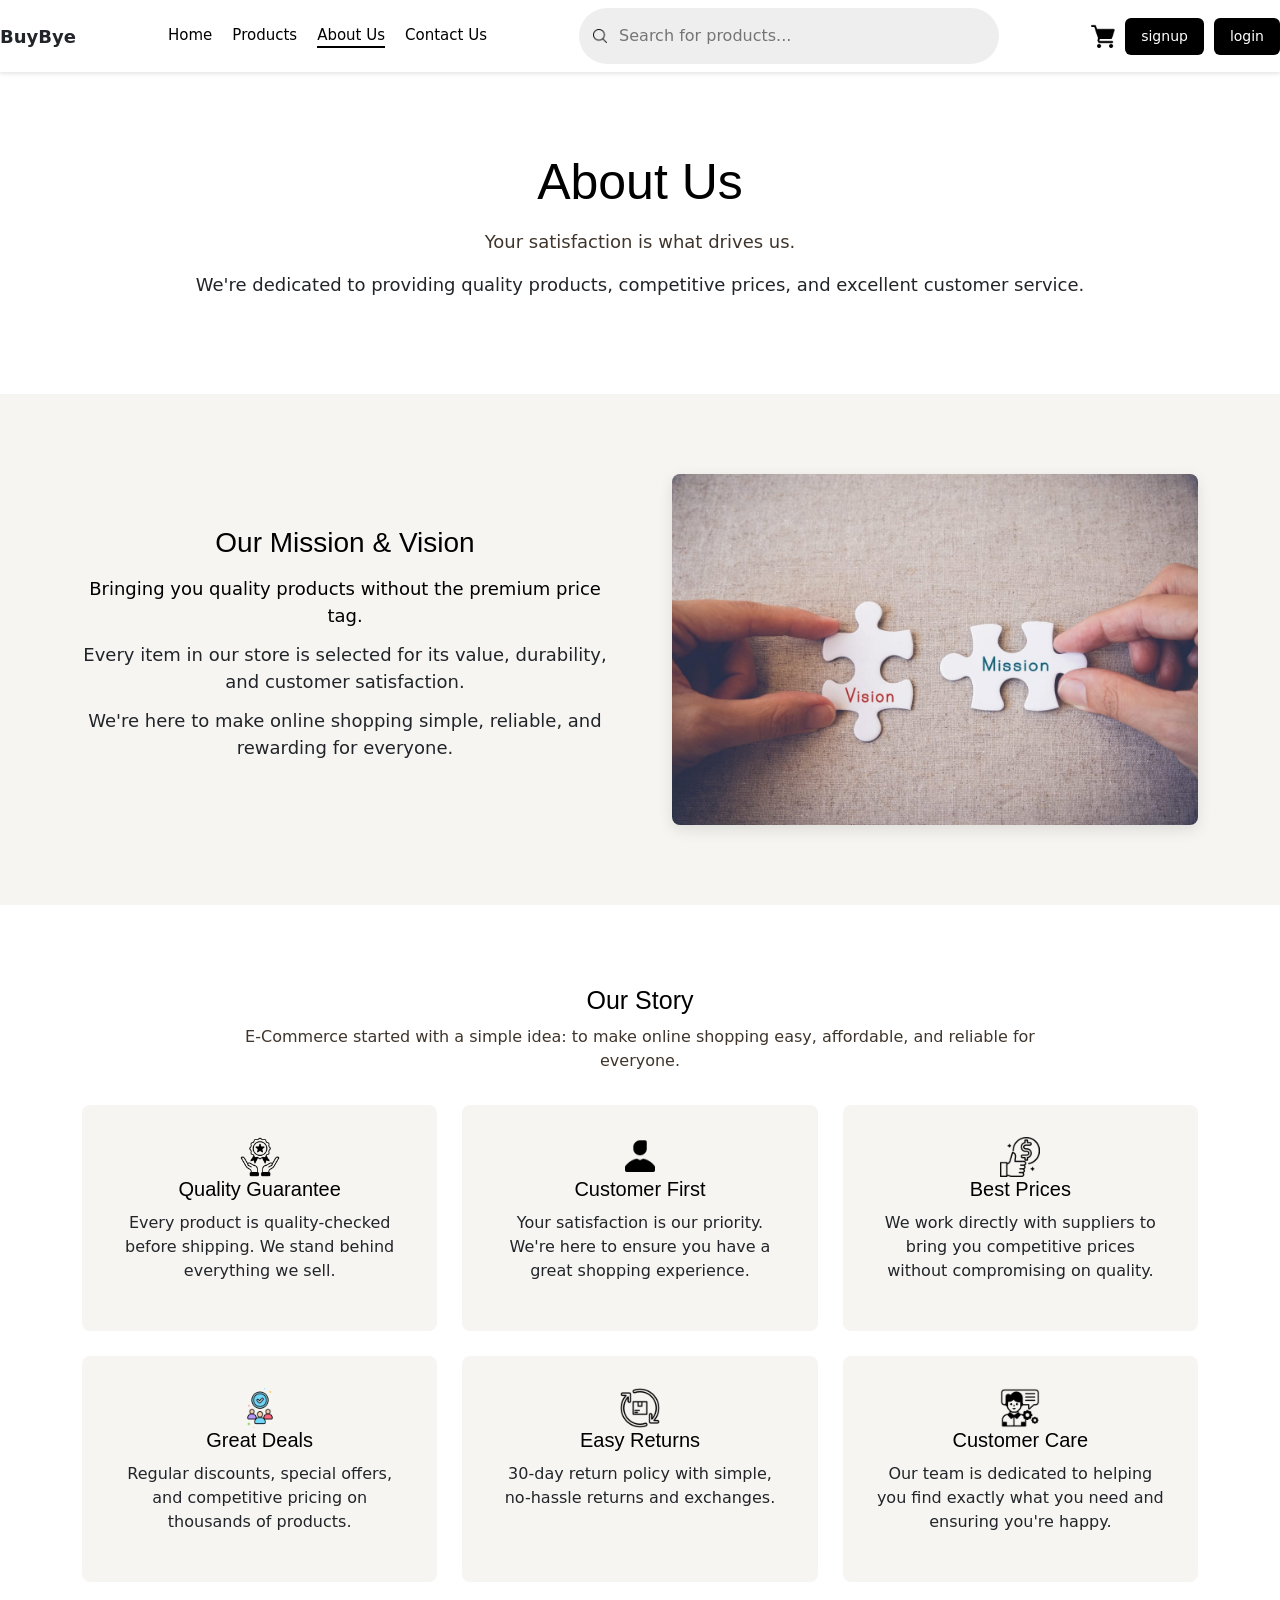
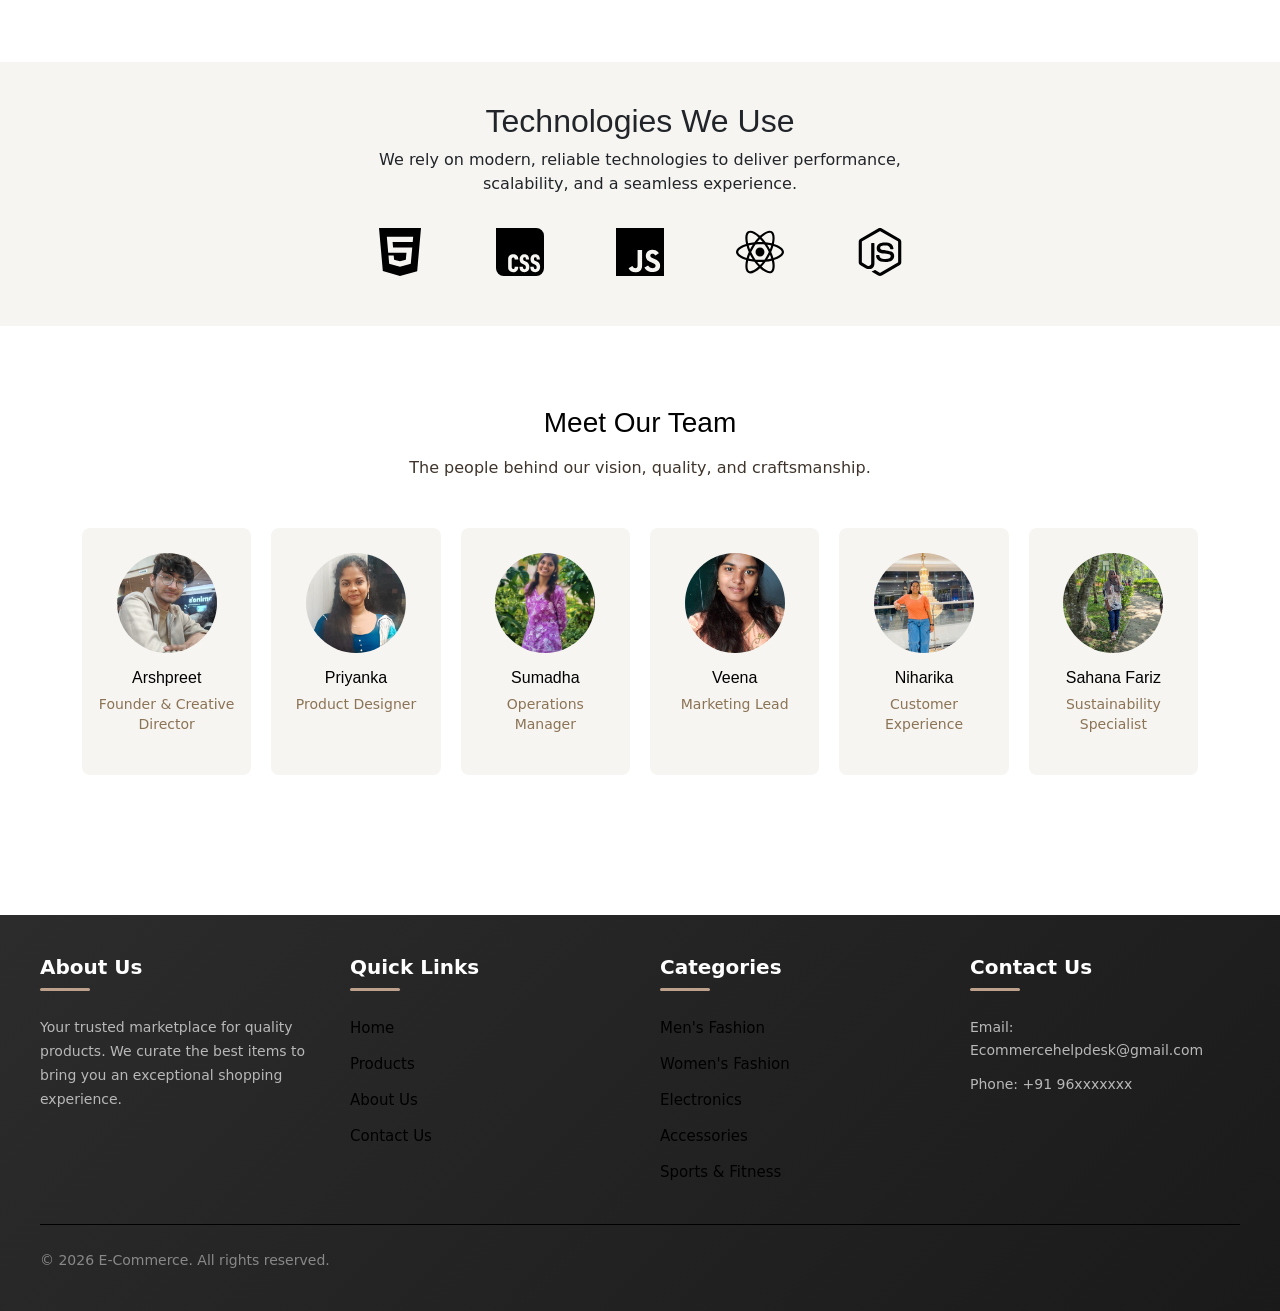
==== commit f0ee9d19: "updated the website name to Buybye" ====
--- a/screens/about.html
+++ b/screens/about.html
@@ -17,7 +17,7 @@
         <!--Nav Left side logo Only-->
         <div class="nav-left">
             <span class="logo">
-                Not decided yet
+                BuyBye
             </span>
         </div>
 
--- a/styles/navbar-footer.css
+++ b/styles/navbar-footer.css
@@ -1,127 +1,144 @@
 /* NAVBAR */
 .navbar {
-    position: sticky;
-    top: 0;
-    z-index: 1000;
-    display: flex;
-    align-items: center;
-    justify-content: space-between;
-    padding: 20px 60px;
-    width: 100%;
-    gap: 30px;
-    background-color: #ffffff;
-    flex-wrap: wrap;
+  position: sticky;
+  top: 0;
+  z-index: 1000;
+  display: flex;
+  align-items: center;
+  justify-content: space-between;
+  padding: 16px 40px;
+  background-color: #fff;
+  gap: 20px;
+  box-shadow: 0 2px 4px rgba(0, 0, 0, 0.1);
 }
 
 .logo {
-    width: clamp(100px, 15vw, 150px);
-    height: auto;
+  font-size: 18px;
+  font-weight: 700;
 }
 
 .nav-center {
-    display: flex;
-    gap: clamp(12px, 2vw, 24px);
+  display: flex;
+  gap: 20px;
 }
 
 .nav-center a {
-    color: #000000;
-    white-space: nowrap;
-    text-decoration: none;
+  text-decoration: none;
+  color: #000;
+  font-size: 15px;
 }
 
 .current-page {
-    border-bottom: 2px solid #000000;
+  border-bottom: 2px solid #000;
 }
 
 .search-container {
-    position: relative;
-    flex: 1;
-    min-width: 200px;
-    max-width: 500px;
+  position: relative;
+  flex: 1;
+  max-width: 420px;
 }
 
 .search-icon {
-    position: absolute;
-    margin: 12px;
-    width: 15px;
-    height: auto;
+  position: absolute;
+  top: 50%;
+  left: 14px;
+  transform: translateY(-50%);
+  width: 14px;
 }
 
 .search-bar {
-    width: 100%;
-    padding: 10px 16px 10px 48px;
-    border: none;
-    background-color: #e6e6e6;
-    border-radius: 62px;
-    font-size: 14px;
-    outline: none;
+  width: 100%;
+  padding: 16px 40px;
+  border: none;
+  border-radius: 40px;
+  background-color: #eee;
+  outline: none;
 }
 
 .nav-right {
-    display: flex;
-    gap: 12px;
-    align-items: center;
-}
-
-.icon-btn {
-    align-items: center;
-    justify-content: center;
-    padding: 8px;
-}
-
-.icon-btn img {
-    width: 20px;
-    height: auto;
+  display: flex;
+  align-items: center;
+  gap: 10px;
 }
 
 .btn-signup,
 .btn-login {
-    background-color: #000000;
-    color: #FFFFFF;
-    padding: 8px 18px;
-    border-radius: 6px;
-    text-decoration: none;
-    font-size: 14px;
-}
-
-.btn-signup:hover,
-.btn-login:hover {
-    background-color: #3F352C;
+  background-color: #000;
+  color: #fff;
+  padding: 8px 16px;
+  border-radius: 6px;
+  text-decoration: none;
+  font-size: 14px;
+}
+
+/* MOBILE */
+@media (max-width: 900px) {
+  .navbar {
+    flex-wrap: wrap;
+  }
+
+  .nav-center {
+    width: 100%;
+    justify-content: center;
+  }
+
+  .search-container {
+    width: 100%;
+  }
 }
 
 /* FOOTER */
 .footer {
-  background-color: #E6DCD3;
-  color: #000000;
-  padding: 40px 40px;
+  background: linear-gradient(135deg, #2c2c2c 0%, #1a1a1a 100%);
+  color: #fff;
+  padding: 60px clamp(24px, 6vw, 60px) 24px;
+  margin-top: 60px;
 }
 
 .footer-container {
-  width: 100%;
+  max-width: 1400px;
   margin: 0 auto;
 }
 
 .footer-content {
   display: grid;
-  grid-template-columns: repeat(auto-fit, minmax(250px, 1fr));
-  gap: 40px;
-  margin-bottom: 40px;
-}
-
-.footer-column {
-  display: flex;
-  flex-direction: column;
-  gap: 20px;
+  grid-template-columns: repeat(auto-fit, minmax(240px, 1fr));
+  gap: 48px;
+  margin-bottom: 48px;
+}
+
+.footer-column p {
+  color: #b8b8b8;
+  font-size: 14px;
+  line-height: 1.7;
+  margin: 0;
 }
 
 .footer-heading {
-  font-size: 20px;
-  font-weight: 700;
-  margin-bottom: 5px;
-}
-
-.footer-links {
+  font-size: 18px;
+  font-weight: 600;
+  color: #fff;
+  margin-bottom: 20px;
+  position: relative;
+  padding-bottom: 12px;
+}
+
+.footer-heading::after {
+  content: '';
+  position: absolute;
+  bottom: 0;
+  left: 0;
+  width: 50px;
+  height: 3px;
+  background: #bda18c;
+  border-radius: 2px;
+}
+
+.footer-links,
+.footer-contact {
   list-style: none;
+  padding: 0;
+  margin: 0;
   display: flex;
   flex-direction: column;
   gap: 12px;
@@ -129,22 +146,57 @@
 
 .footer-links a {
   text-decoration: none;
-  color: #000000;
-  font-size: 15px;
-}
-
-.footer-contact {
-  list-style: none;
-  display: flex;
-  flex-direction: column;
-  gap: 12px;
-  font-size: 15px;
+  color: #b8b8b8;
+  font-size: 14px;
+  transition: all 0.3s ease;
+  display: inline-block;
+}
+
+.footer-links a:hover {
+  color: #fff;
+  padding-left: 8px;
+}
+
+.footer-contact li {
+  color: #b8b8b8;
+  font-size: 14px;
+  line-height: 1.6;
 }
 
 .footer-bottom {
-  border-top: 1px solid rgb(0, 0, 0);
-  padding-top: 25px;;
-  justify-content: space-between;
-  align-items: center;
-  flex-wrap: wrap;
-}+  margin-top: 40px;
+  padding-top: 28px;
+  border-top: 1px solid #404040;
+  text-align: center;
+}
+
+.footer-bottom p {
+  color: #888;
+  font-size: 14px;
+  margin: 0;
+}
+
+@media (max-width: 768px) {
+  .footer {
+    padding: 40px 24px 20px;
+    margin-top: 40px;
+  }
+
+  .footer-content {
+    grid-template-columns: 1fr;
+    gap: 32px;
+  }
+
+  .footer-column {
+    text-align: center;
+  }
+
+  .footer-heading::after {
+    left: 50%;
+    transform: translateX(-50%);
+  }
+
+  .footer-links a:hover {
+    padding-left: 0;
+  }
+}
--- a/styles/about.css
+++ b/styles/about.css
@@ -392,7 +392,7 @@
     }
 
     .story-features {
-        grid-template-columns: repeat(2, 1fr);
+        grid-template-columns: repeat(3, 1fr);
     }
 
     .team-section {
@@ -412,8 +412,8 @@
 
 }
 
-/*small phones (480px and below) */
-@media (max-width: 480px) {
+/*small phones (576px and below) */
+@media (max-width: 576px) {
     .team-grid {
         grid-template-columns: 1fr;
     }
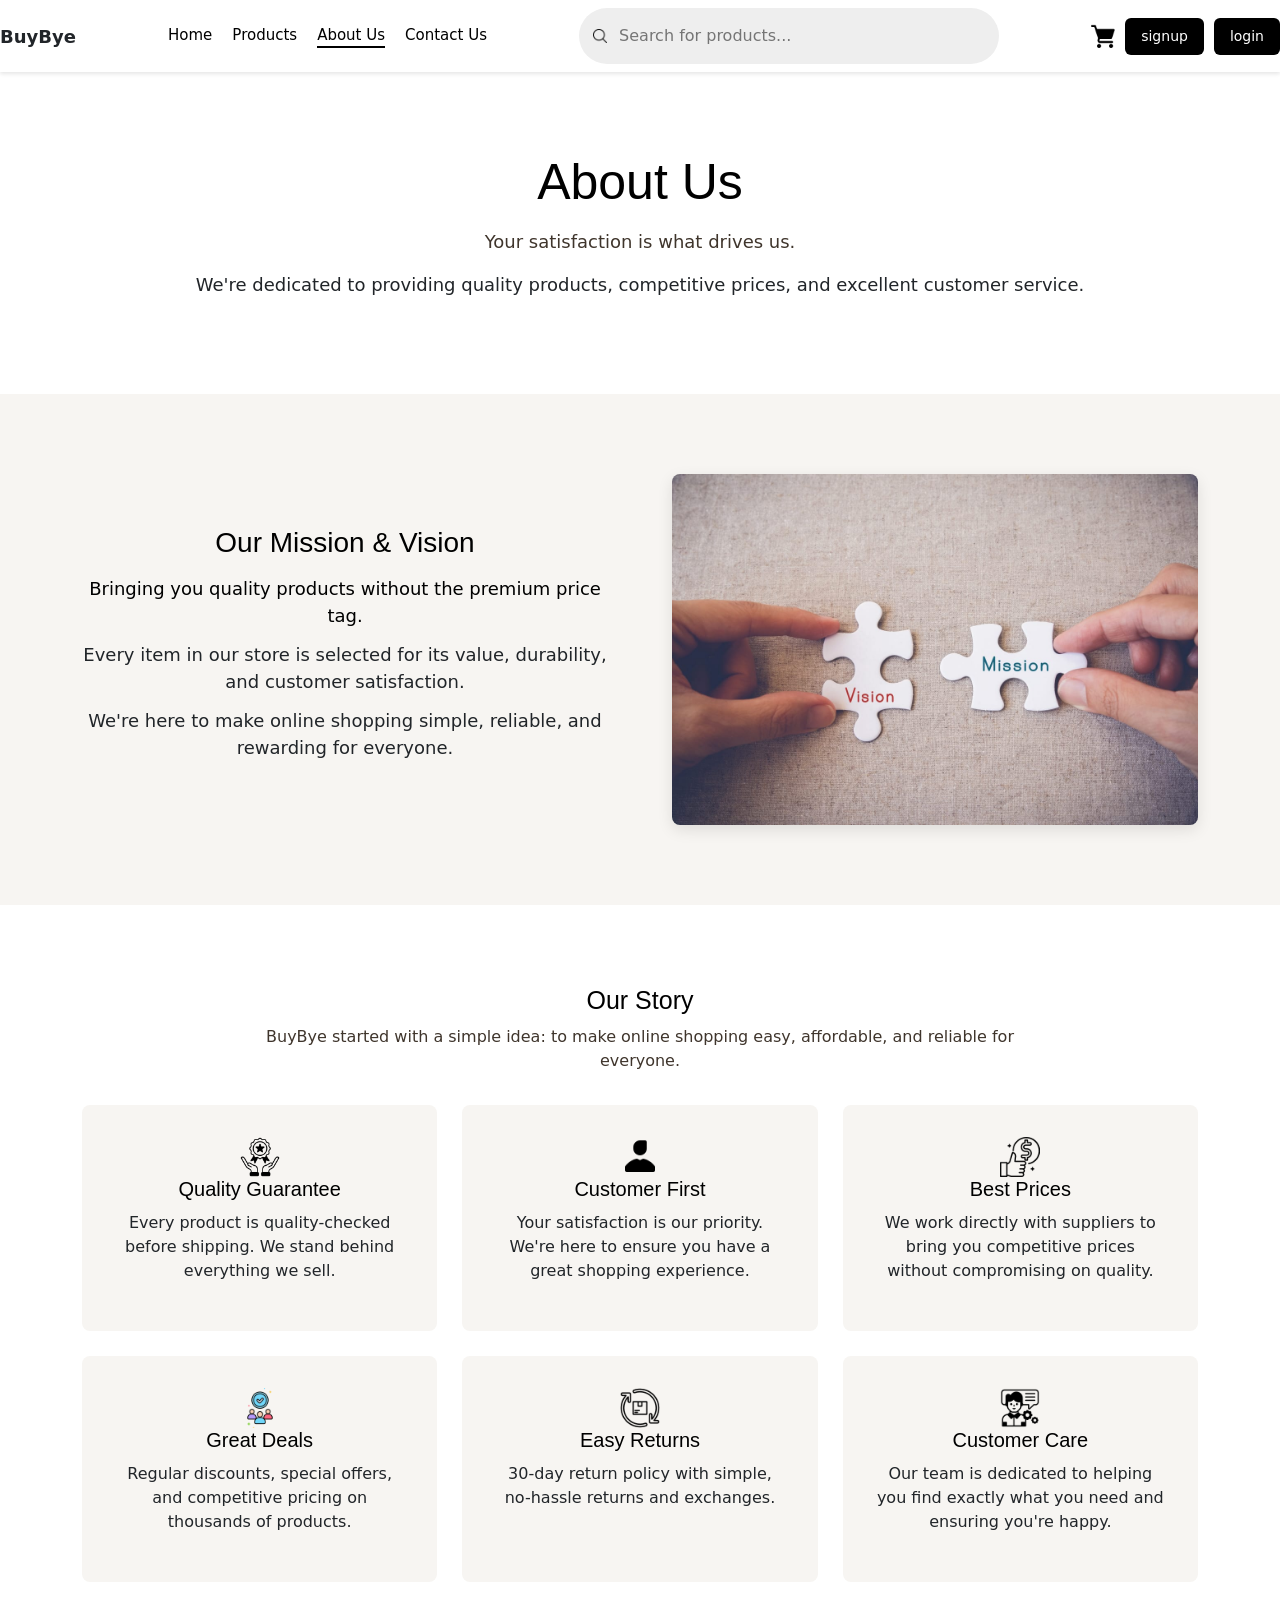
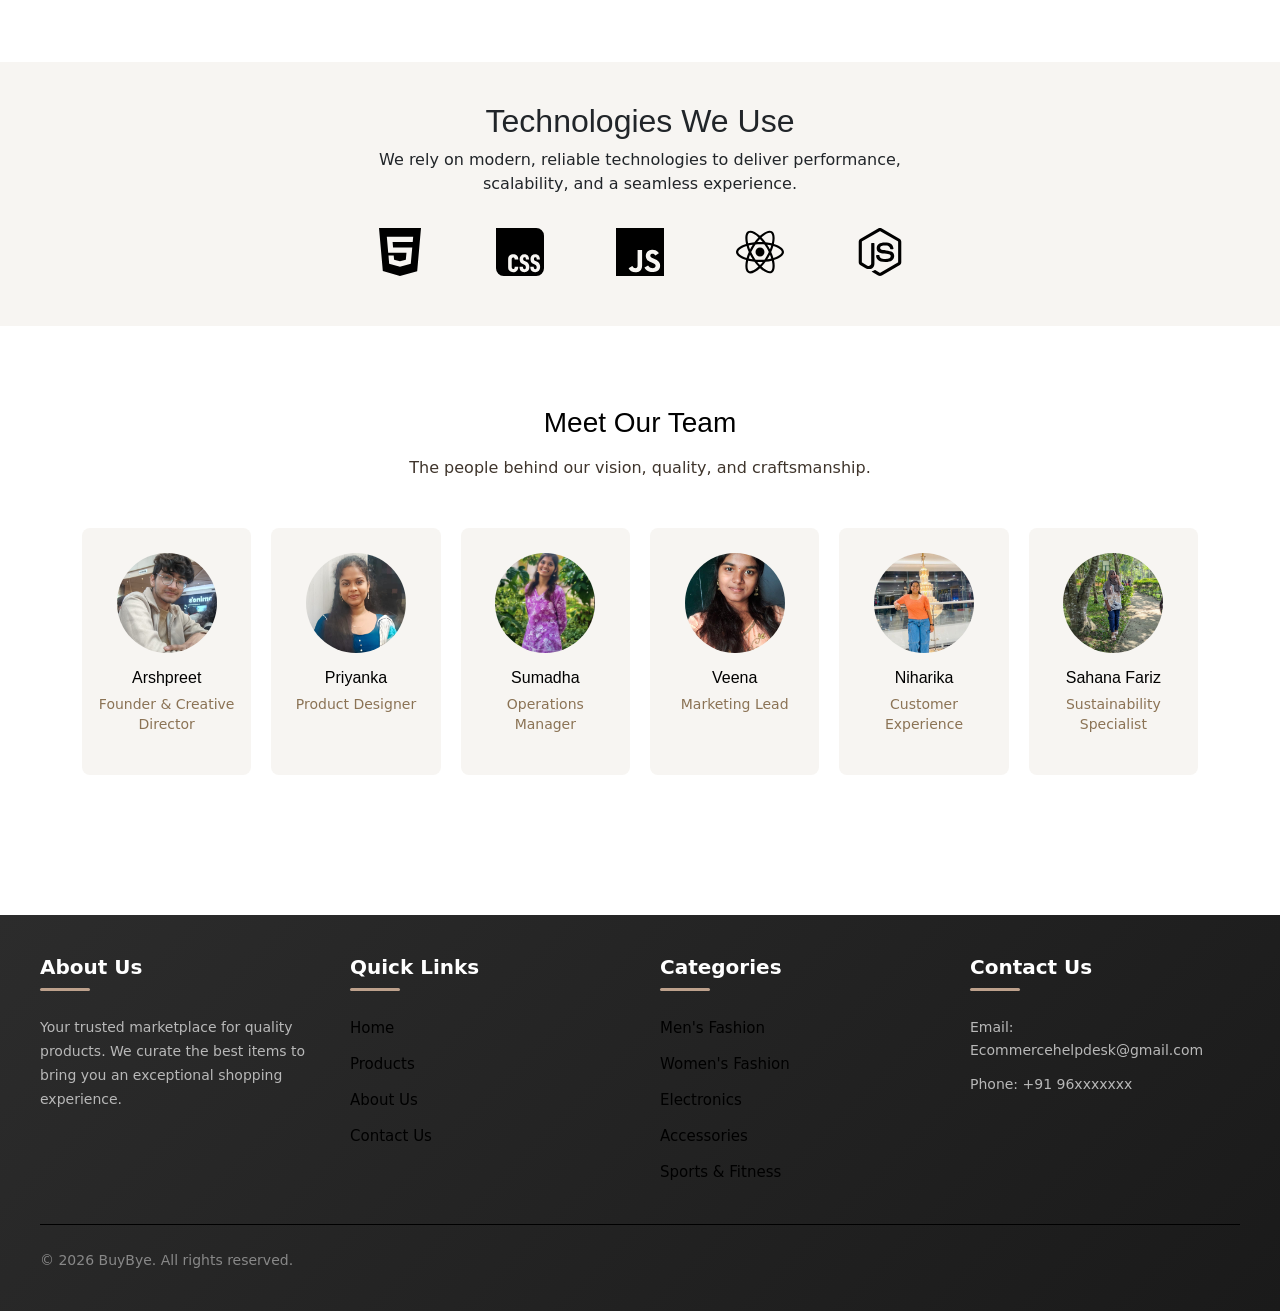
==== commit 9ae947cb: "changed the website name in footer" ====
--- a/screens/about.html
+++ b/screens/about.html
@@ -77,7 +77,7 @@
     <section class="story-section">
         <div class="container">
             <h2>Our Story</h2>
-            <p class="section-subtitle">E-Commerce started with a simple idea: to make online shopping easy, affordable,
+            <p class="section-subtitle">BuyBye started with a simple idea: to make online shopping easy, affordable,
                 and reliable for everyone.</p>
 
             <div class="story-features">
@@ -274,7 +274,7 @@
 
             <!-- Footer Bottom -->
             <div class="footer-bottom">
-                <p>&copy; 2026 E-Commerce. All rights reserved.</p>
+                <p>&copy; 2026 BuyBye. All rights reserved.</p>
             </div>
         </div>
     
